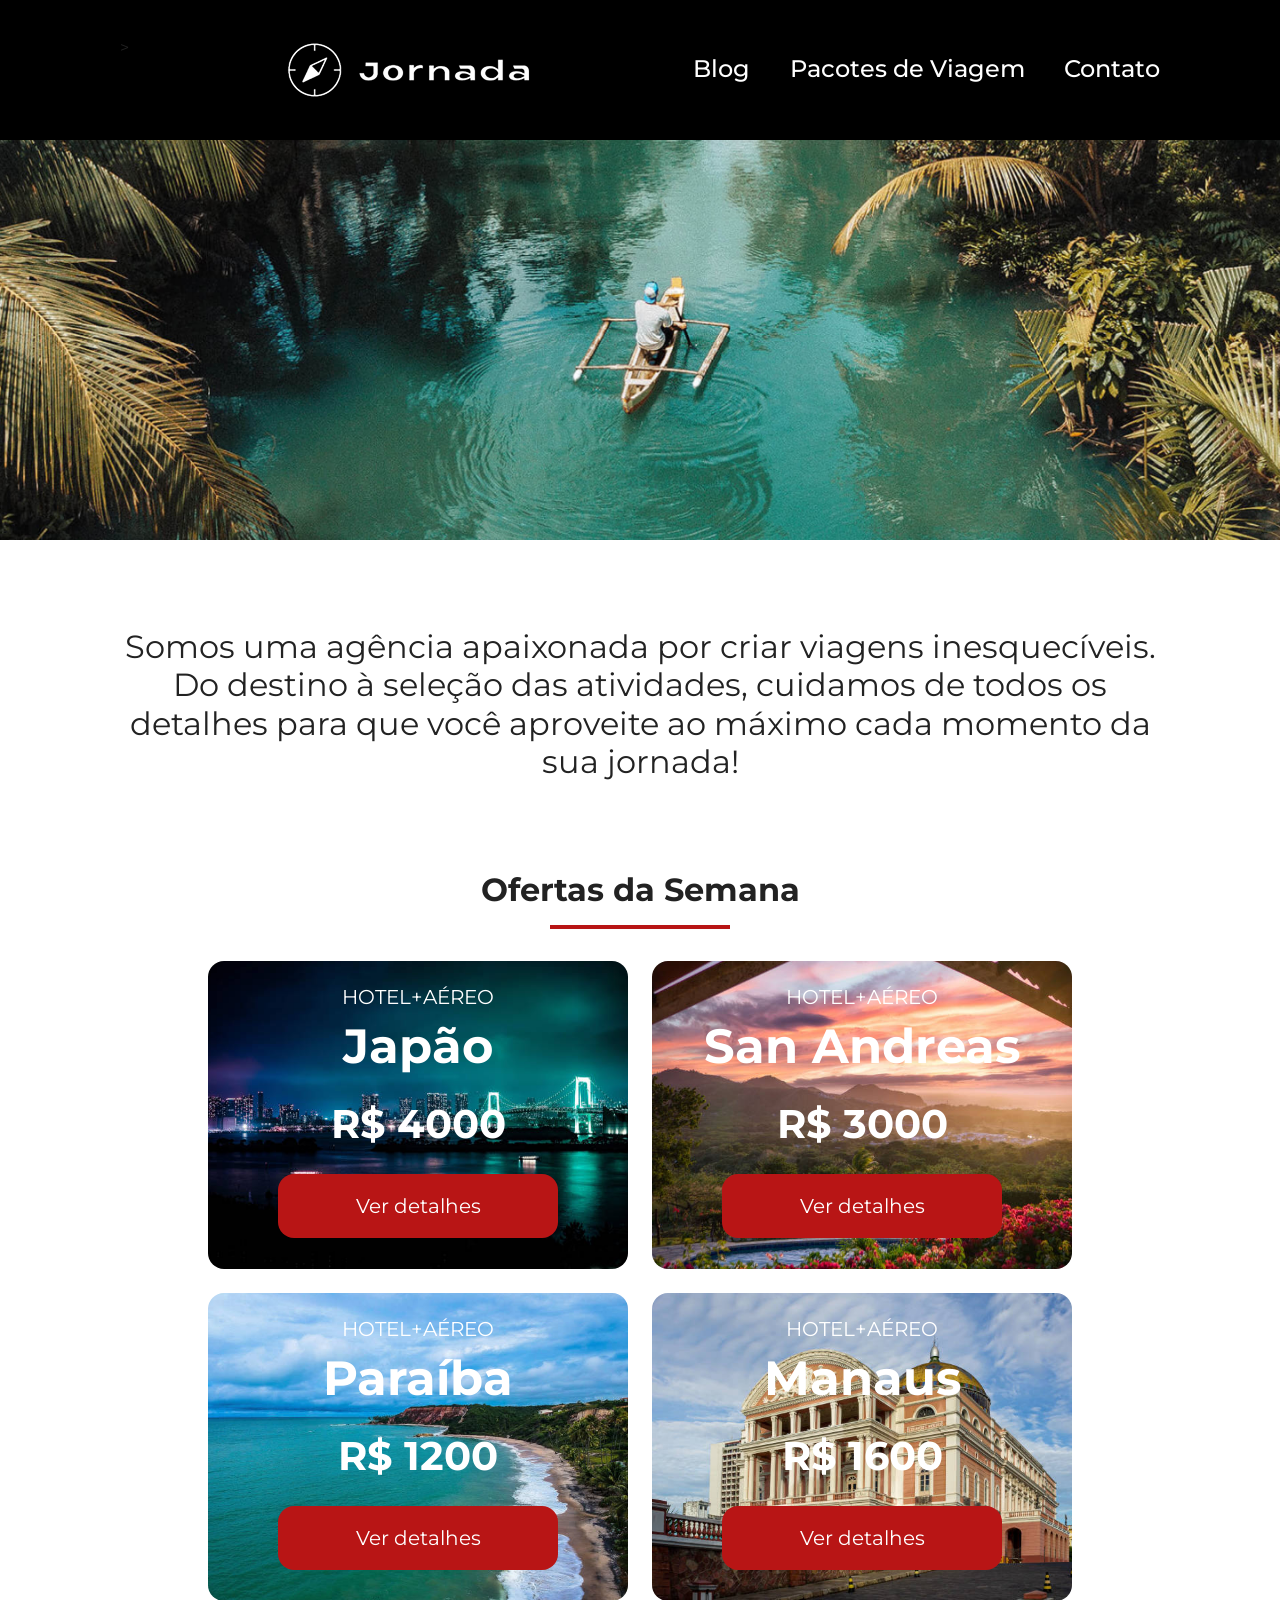
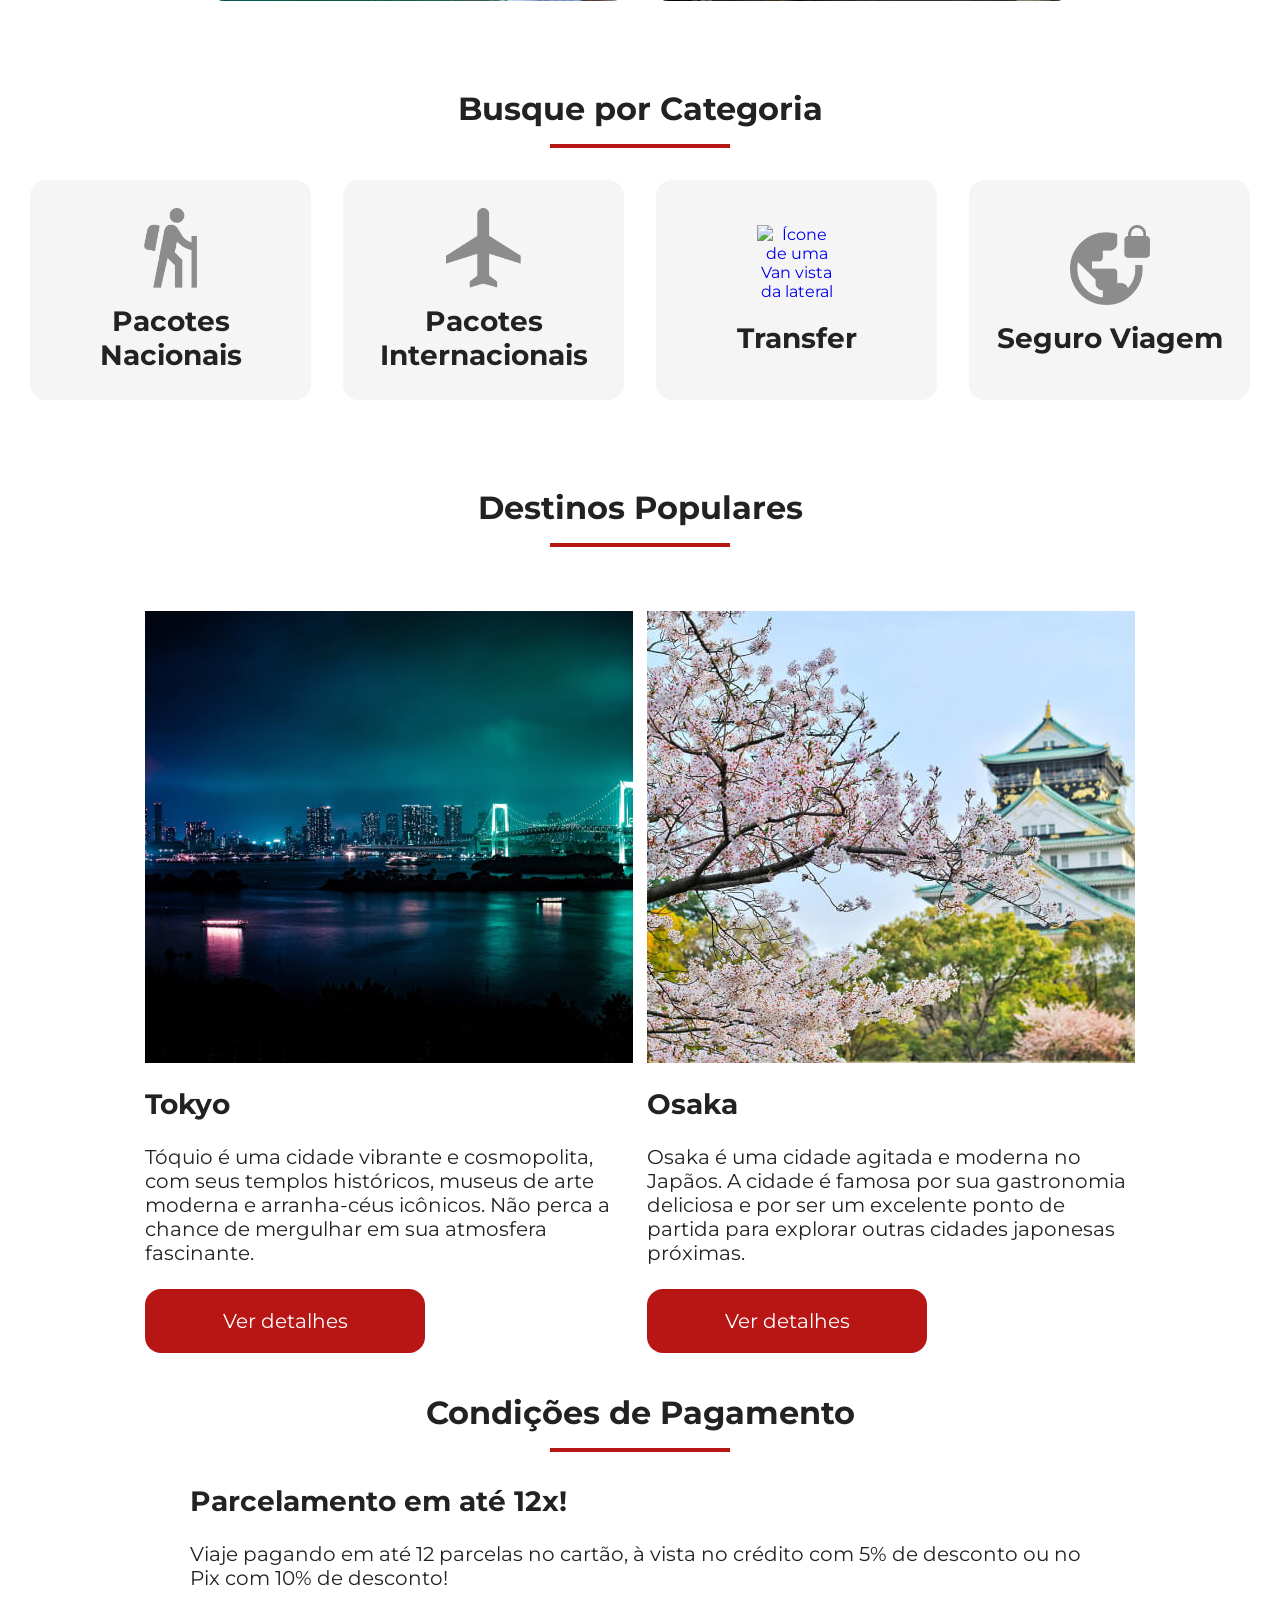
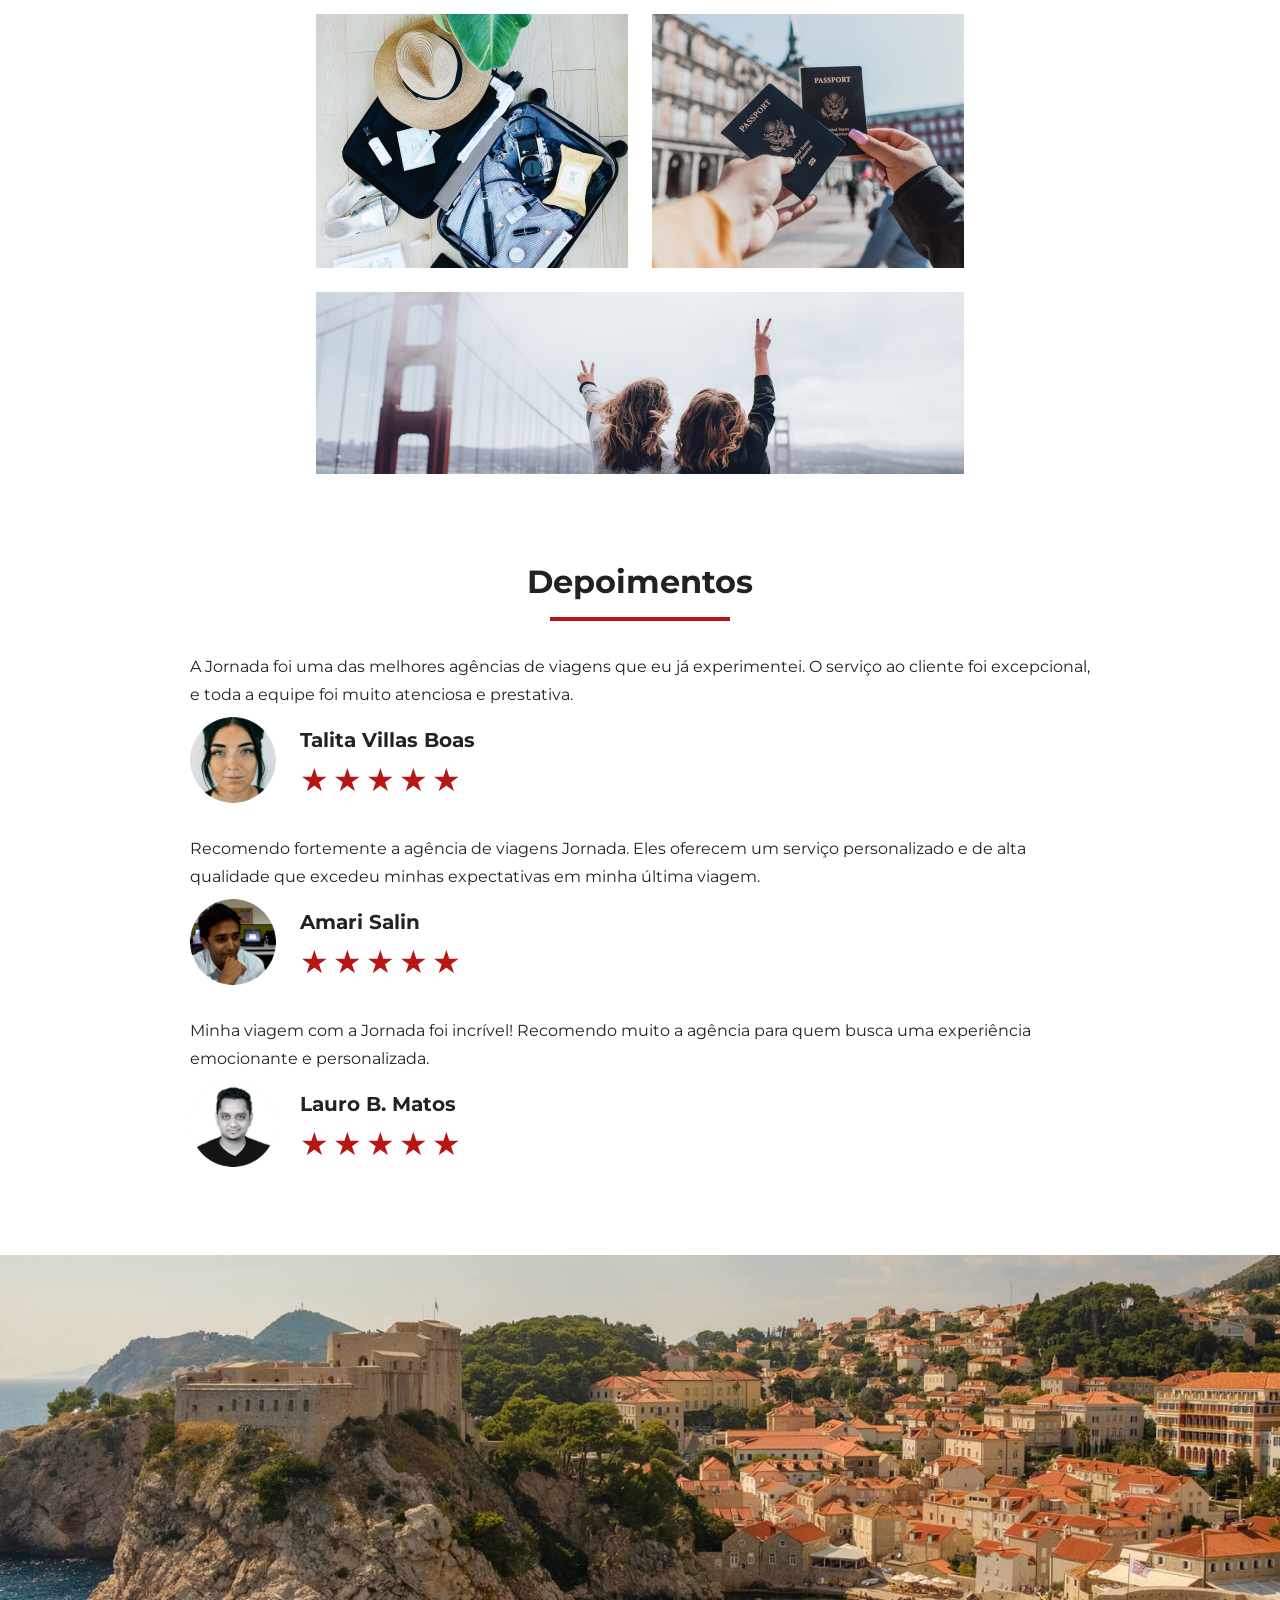
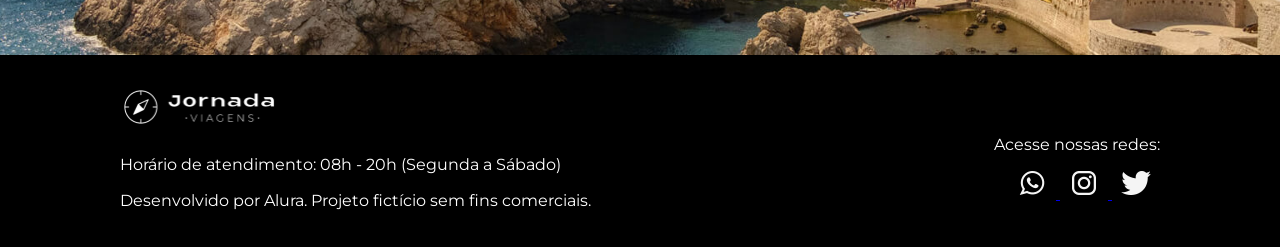
==== index.html @ 7004f848 "finaliza seo" ====
<!doctype html>
<html lang="pt-BR">
  <head>
    <meta charset="UTF-8" />
    <meta name="viewport" content="width=device-width, initial-scale=1.0" />
    <meta
      name="description"
      content="Jornada Viagens - Agência de viagens especializada em criar experiências inesquecíveis."
    />
    <meta name="og:title" content="Jornada Viagens" />
    <meta
      name="og:description"
      content="Jornada Viagens - Agência de viagens especializada em criar experiências inesquecíveis."
    />
    <meta
      name="og:image"
      content="https://github.com/RodneyOliveiraNogueira/jornada-viagens/img/footer-Logo-branco.png"
    />
    <meta
      name="og:url"
      content="https://github.com/RodneyOliveiraNogueira/jornada-viagens.git"
    />
    <meta name="og:type" content="website" />

    <link rel="icon" href="favico.svg" type="image/x-icon" />
    <link rel="stylesheet" href="css/style.css" />
    <title>Jornada Viagens</title>
  </head>
  <body>
    <header class="main-header">
      >
      <a class="logo" href="index.html" title="Voltar para a página inicial">
        <img
          class="img-mobile"
          src="img/bussola-jornada-branca.png"
          alt="Bússola do log Jornada Viagens na cor branca"
        />
        <img
          class="img-desktop"
          src="img/bussola-jornada-branca+nome.png"
          alt="Logo Jornada Viagens na cor branca"
        />
      </a>

      <div class="nav-menu">
        <label for="menu">
          <img
            src="img/menu.png"
            alt="Menu de navegação do site Jornada Viagens"
        /></label>
        <input type="checkbox" id="menu" alt="menu-checkbox" hidden />

        <nav>
          <ul class="list-links">
            <li>
              <a href="Blog.html" target="_blank" title="Ir para o blog"
                >Blog</a
              >
            </li>
            <li>
              <a
                href="Pacotes.html"
                target="_blank"
                title="Ver pacotes de viagem"
                >Pacotes de Viagem</a
              >
            </li>
            <li>
              <a href="Contato.html" target="_blank" title="Entrar em contato"
                >Contato</a
              >
            </li>
          </ul>
        </nav>
      </div>
    </header>
    <main>
      <section class="hero">
        <div class="hero-img"></div>
        <h2 class="content-text">
          Somos uma agência apaixonada por criar viagens inesquecíveis. Do
          destino à seleção das atividades, cuidamos de todos os detalhes para
          que você aproveite ao máximo cada momento da sua jornada!
        </h2>
      </section>
      <section class="offers">
        <div class="section-title">
          <h2>Ofertas da Semana</h2>
          <hr />
        </div>

        <div class="offers-cards">
          <article class="card japao">
            <header>
              <p>HOTEL+AÉREO</p>
              <h3>
                Japão <br />
                <span>R$ 4000</span>
              </h3>
            </header>
            <footer>
              <a href="#" class="button">Ver detalhes</a>
            </footer>
          </article>

          <article class="card san-andreas">
            <header>
              <p>HOTEL+AÉREO</p>
              <h3>
                San Andreas<br />
                <span>R$ 3000</span>
              </h3>
            </header>
            <footer>
              <a href="#" class="button">Ver detalhes</a>
            </footer>
          </article>

          <article class="card paraiba">
            <header>
              <p>HOTEL+AÉREO</p>
              <h3>
                Paraíba<br />
                <span>R$ 1200</span>
              </h3>
            </header>
            <footer>
              <a href="#" class="button">Ver detalhes</a>
            </footer>
          </article>

          <article class="card manaus">
            <header>
              <p>HOTEL+AÉREO</p>
              <h3>
                Manaus<br />
                <span>R$ 1600</span>
              </h3>
            </header>
            <footer>
              <a href="#" class="button">Ver detalhes</a>
            </footer>
          </article>
        </div>
      </section>
      <section class="category">
        <div class="section-title">
          <h2>Busque por Categoria</h2>
          <hr />
        </div>
        <nav aria-label="Navegação por categorias">
          <ul class="category-cards">
            <li>
              <a href="#" class="card-link nacionais">
                <img
                  src="img/icone-pacotes-nacionais.png"
                  alt="Ícone de um viajante com mochila e um cajado"
                />
                <h3 class="card-text">Pacotes Nacionais</h3>
              </a>
            </li>
            <li>
              <a href="#" class="card-link internacionais">
                <img
                  src="img/icone-pacotes-internacionais.png"
                  alt="Ícone de uma silhueta de um avião visto de cima"
                />
                <h3 class="card-text">Pacotes<br />Internacionais</h3>
              </a>
            </li>
            <li>
              <a href="#" class="card-link Transfer">
                <img
                  src="img/icone-Transfer.png"
                  alt="Ícone de uma Van vista da lateral"
                />
                <h3 class="card-text">Transfer</h3>
              </a>
            </li>
            <li>
              <a href="#" class="card-link seguros">
                <img
                  src="img/icone-seguro-viagem.png"
                  alt="Ícone de um cadeado indicando seguro de viagem"
                />
                <h3 class="card-text">Seguro Viagem</h3>
              </a>
            </li>
          </ul>
        </nav>
      </section>
      <section class="destinations">
        <div class="section-title">
          <h2>Destinos Populares</h2>
          <hr />
        </div>
        <div class="destinations-items">
          <article class="item destino-tokyo">
            <header>
              <div class="img-item tokyo"></div>
              <h3 class="content-title">Tokyo</h3>
            </header>
            <p class="content-text">
              Tóquio é uma cidade vibrante e cosmopolita, com seus templos
              históricos, museus de arte moderna e arranha-céus icônicos. Não
              perca a chance de mergulhar em sua atmosfera fascinante.
            </p>
            <footer>
              <a
                href="#"
                class="button"
                target="_blank"
                title="Veja mais detalhes do destino Tóquio"
                >Ver detalhes</a
              >
            </footer>
          </article>
          <article class="item destino-osaka">
            <header>
              <div class="img-item osaka"></div>
              <h3 class="content-title">Osaka</h3>
            </header>
            <p class="content-text">
              Osaka é uma cidade agitada e moderna no Japãos. A cidade é famosa
              por sua gastronomia deliciosa e por ser um excelente ponto de
              partida para explorar outras cidades japonesas próximas.
            </p>
            <footer>
              <a
                href="#"
                class="button"
                target="_blank"
                title="Veja mais detalhes do destino Osaka"
                >Ver detalhes</a
              >
            </footer>
          </article>
        </div>
      </section>
      <section class="payments">
        <div class="section-title">
          <h2>Condições de Pagamento</h2>
          <hr />
        </div>
        <div class="content-container">
          <div class="text-content">
            <h3 class="content-title">Parcelamento em até 12x!</h3>
            <p class="content-text">
              Viaje pagando em até 12 parcelas no cartão, à vista no crédito com
              5% de desconto ou no Pix com 10% de desconto!
            </p>
          </div>
          <div class="img-gallery">
            <div class="img first"></div>
            <div class="img second"></div>
            <div class="img third colspan-2"></div>
          </div>
        </div>
      </section>

      <section class="testimonials">
        <div class="section-title">
          <h2>Depoimentos</h2>
          <hr />
        </div>
        <div class="testimonial-container">
          <article>
            <header>
              <p class="content-text">
                A Jornada foi uma das melhores agências de viagens que eu já
                experimentei. O serviço ao cliente foi excepcional, e toda a
                equipe foi muito atenciosa e prestativa.
              </p>
            </header>
            <footer>
              <img
                src="img/depoimentos-1-mulher.png"
                alt="Imagem de perfil da  cliente Talita Villas Boas"
              />
              <div class="profile-content">
                <h3>Talita Villas Boas</h3>
                <div class="rating">
                  <span class="star">★</span>
                  <span class="star">★</span>
                  <span class="star">★</span>
                  <span class="star">★</span>
                  <span class="star">★</span>
                </div>
              </div>
            </footer>
          </article>
          <article>
            <header>
              <p class="content-text">
                Recomendo fortemente a agência de viagens Jornada. Eles oferecem
                um serviço personalizado e de alta qualidade que excedeu minhas
                expectativas em minha última viagem.
              </p>
            </header>
            <footer>
              <img
                src="img/depoimentos-2-homem.png"
                alt="Imagem de perfil do cliente Amari Salin"
              />
              <div class="profile-content">
                <h3>Amari Salin</h3>
                <div class="rating">
                  <span class="star">★</span>
                  <span class="star">★</span>
                  <span class="star">★</span>
                  <span class="star">★</span>
                  <span class="star">★</span>
                </div>
              </div>
            </footer>
          </article>
          <article>
            <header>
              <p class="content-text">
                Minha viagem com a Jornada foi incrível! Recomendo muito a
                agência para quem busca uma experiência emocionante e
                personalizada.
              </p>
            </header>
            <footer>
              <img
                src="img/depoimentos-3-homem.png"
                alt="Imagem de perfil do cliente Lauro B. Matos"
              />
              <div class="profile-content">
                <h3>Lauro B. Matos</h3>
                <div class="rating">
                  <span class="star">★</span>
                  <span class="star">★</span>
                  <span class="star">★</span>
                  <span class="star">★</span>
                  <span class="star">★</span>
                </div>
              </div>
            </footer>
          </article>
        </div>
      </section>
    </main>
    <footer class="rodape">
      <div class="footer-img-background"></div>
      <div class="rodape-conteudo">
        <div class="rodape-info">
          <img
            src="img/footer-Logo-branco.png"
            alt="Logo Jornada Viagens"
            class="rodape-logo"
          />
          <p>Horário de atendimento: 08h - 20h (Segunda a Sábado)</p>
          <p>Desenvolvido por Alura. Projeto fictício sem fins comerciais.</p>
        </div>

        <div class="rodape-redes">
          <p>Acesse nossas redes:</p>
          <div class="icon-content">
            <a
              href="https://www.whatsapp.com/jornada.viagens"
              target="_blank"
              title="Entre em contato via whatsapp"
              rel="noopener noreferrer"
            >
              <img
                class="rodape-icone"
                src="img/footer-icone-whatsapp.png"
                alt="Ícone do WhatsApp"
              />
            </a>
            <a
              href="https://www.instagram.com/jornada.viagens"
              target="_blank"
              title="Visite nosso perfil no Instagram"
              rel="noopener noreferrer"
            >
              <img
                class="rodape-icone"
                src="img/footer-icone-instagram.png"
                alt="Ícone do Instagram"
              />
            </a>
            <a
              href="https://www.twitter.com/jornada.viagens"
              target="_blank"
              title="Visite nosso perfil no Twitter"
              rel="noopener noreferrer"
            >
              <img
                class="rodape-icone"
                src="img/footer-icone-twitter.png"
                alt="Ícone do Twitter"
              />
            </a>
          </div>
        </div>
      </div>
    </footer>
  </body>
</html>
---- css/style.css ----
@import url("global.css");
@import url("header.css");
@import url("hero.css");
@import url("offers.css");
@import url("category.css");
@import url("destinations.css");
@import url("payments.css");
@import url("testimonials.css");
@import url("footer.css");
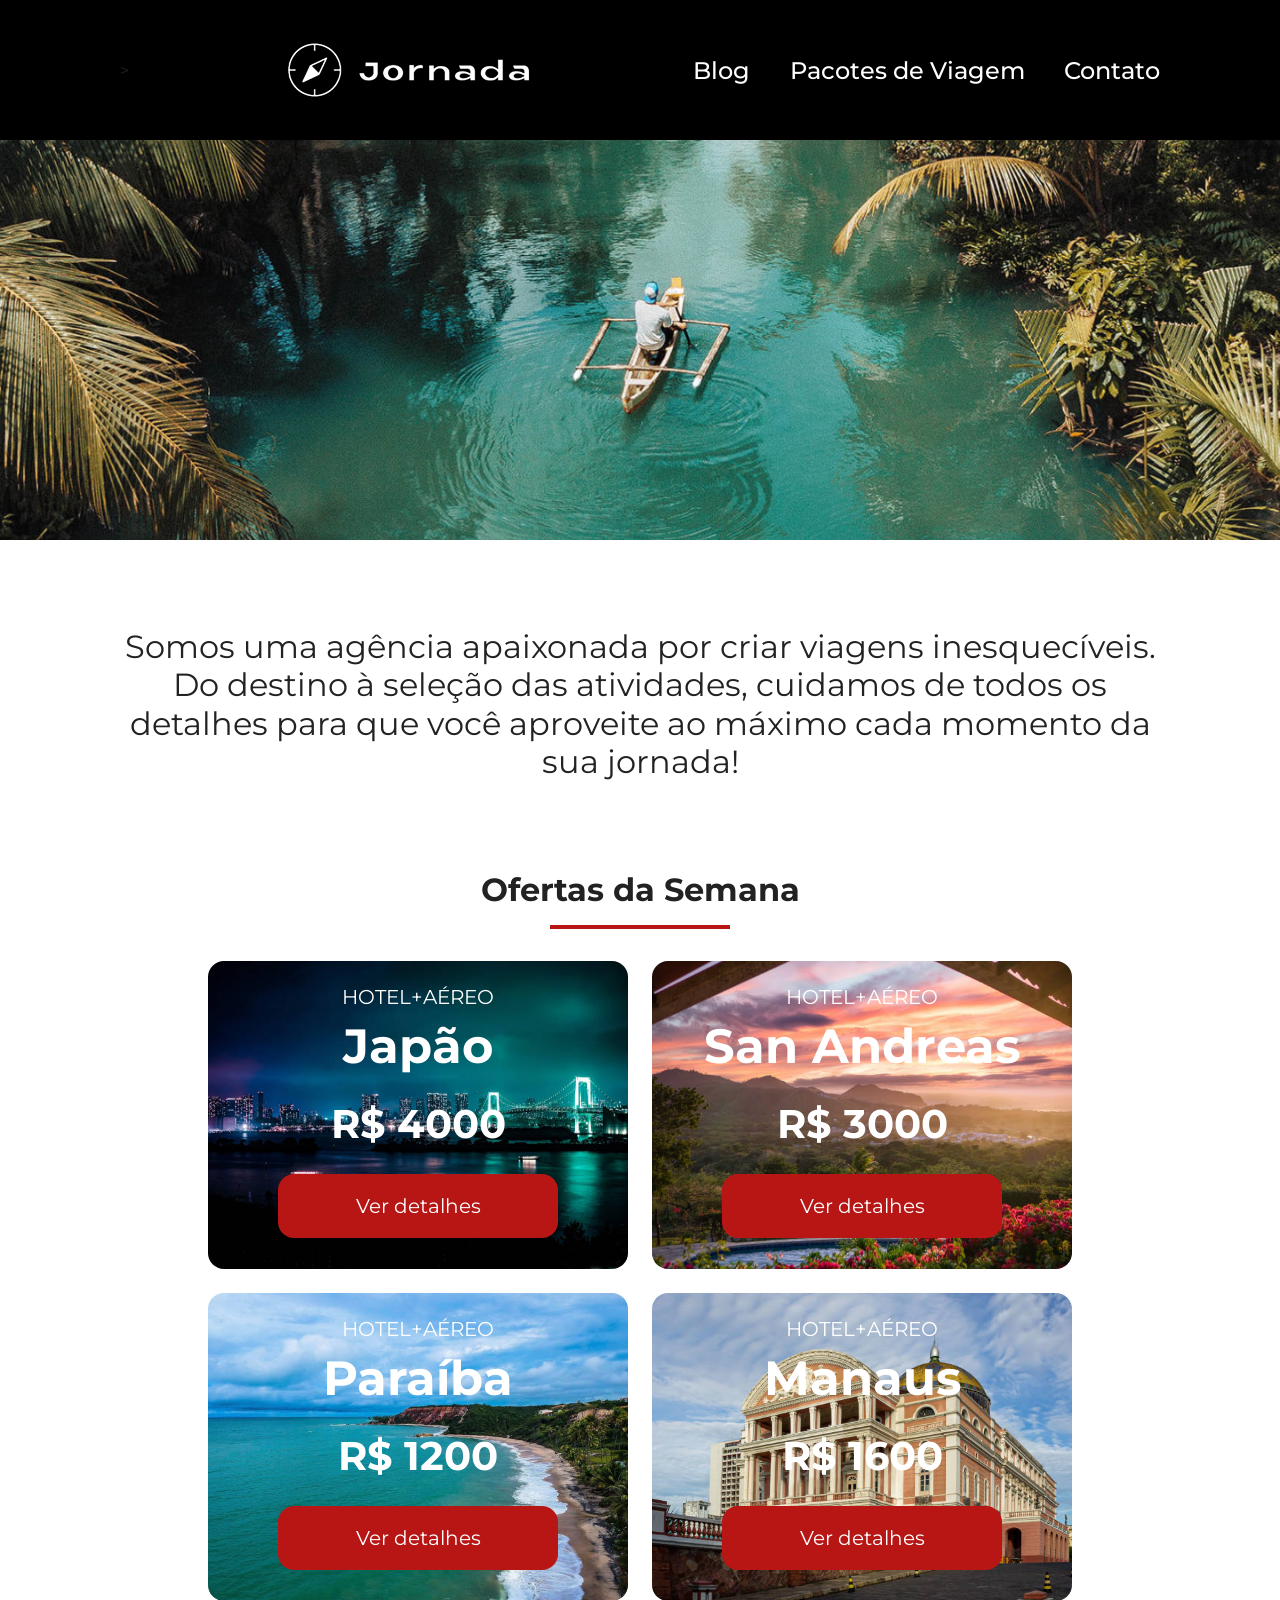
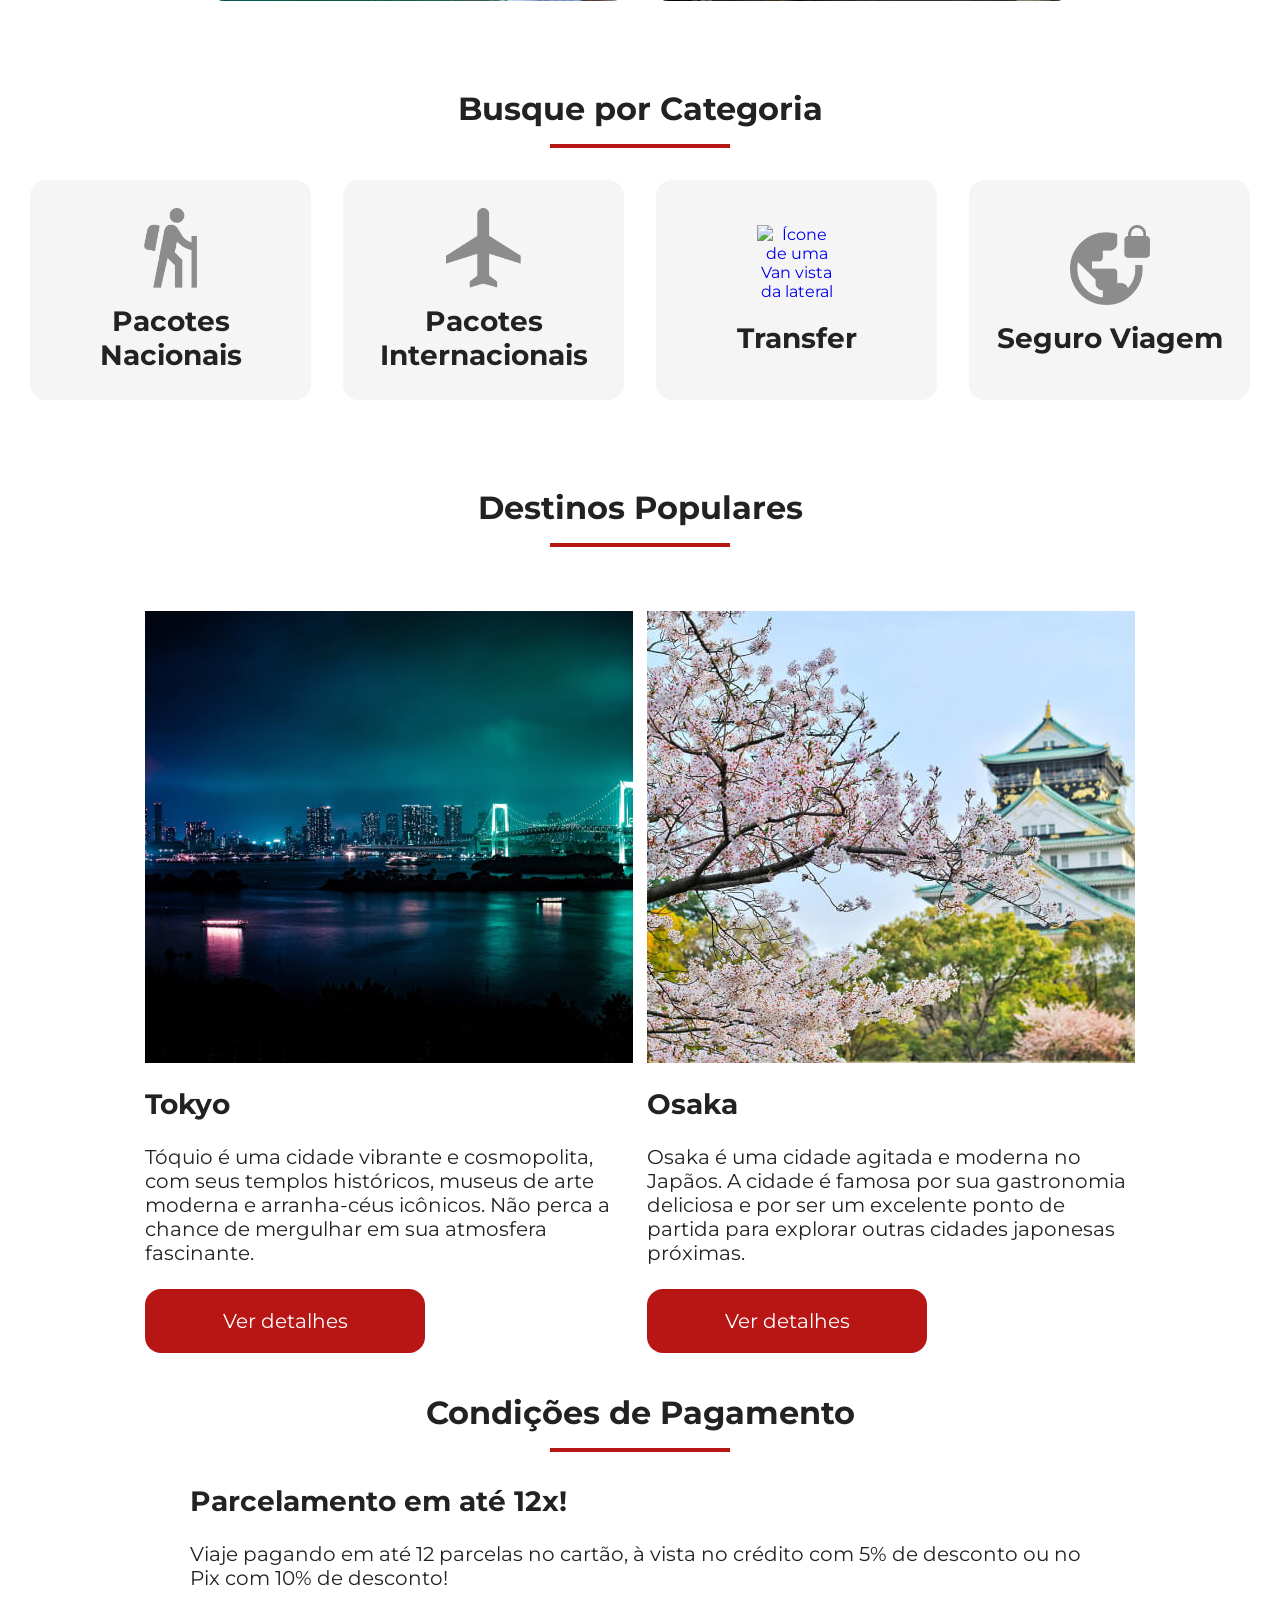
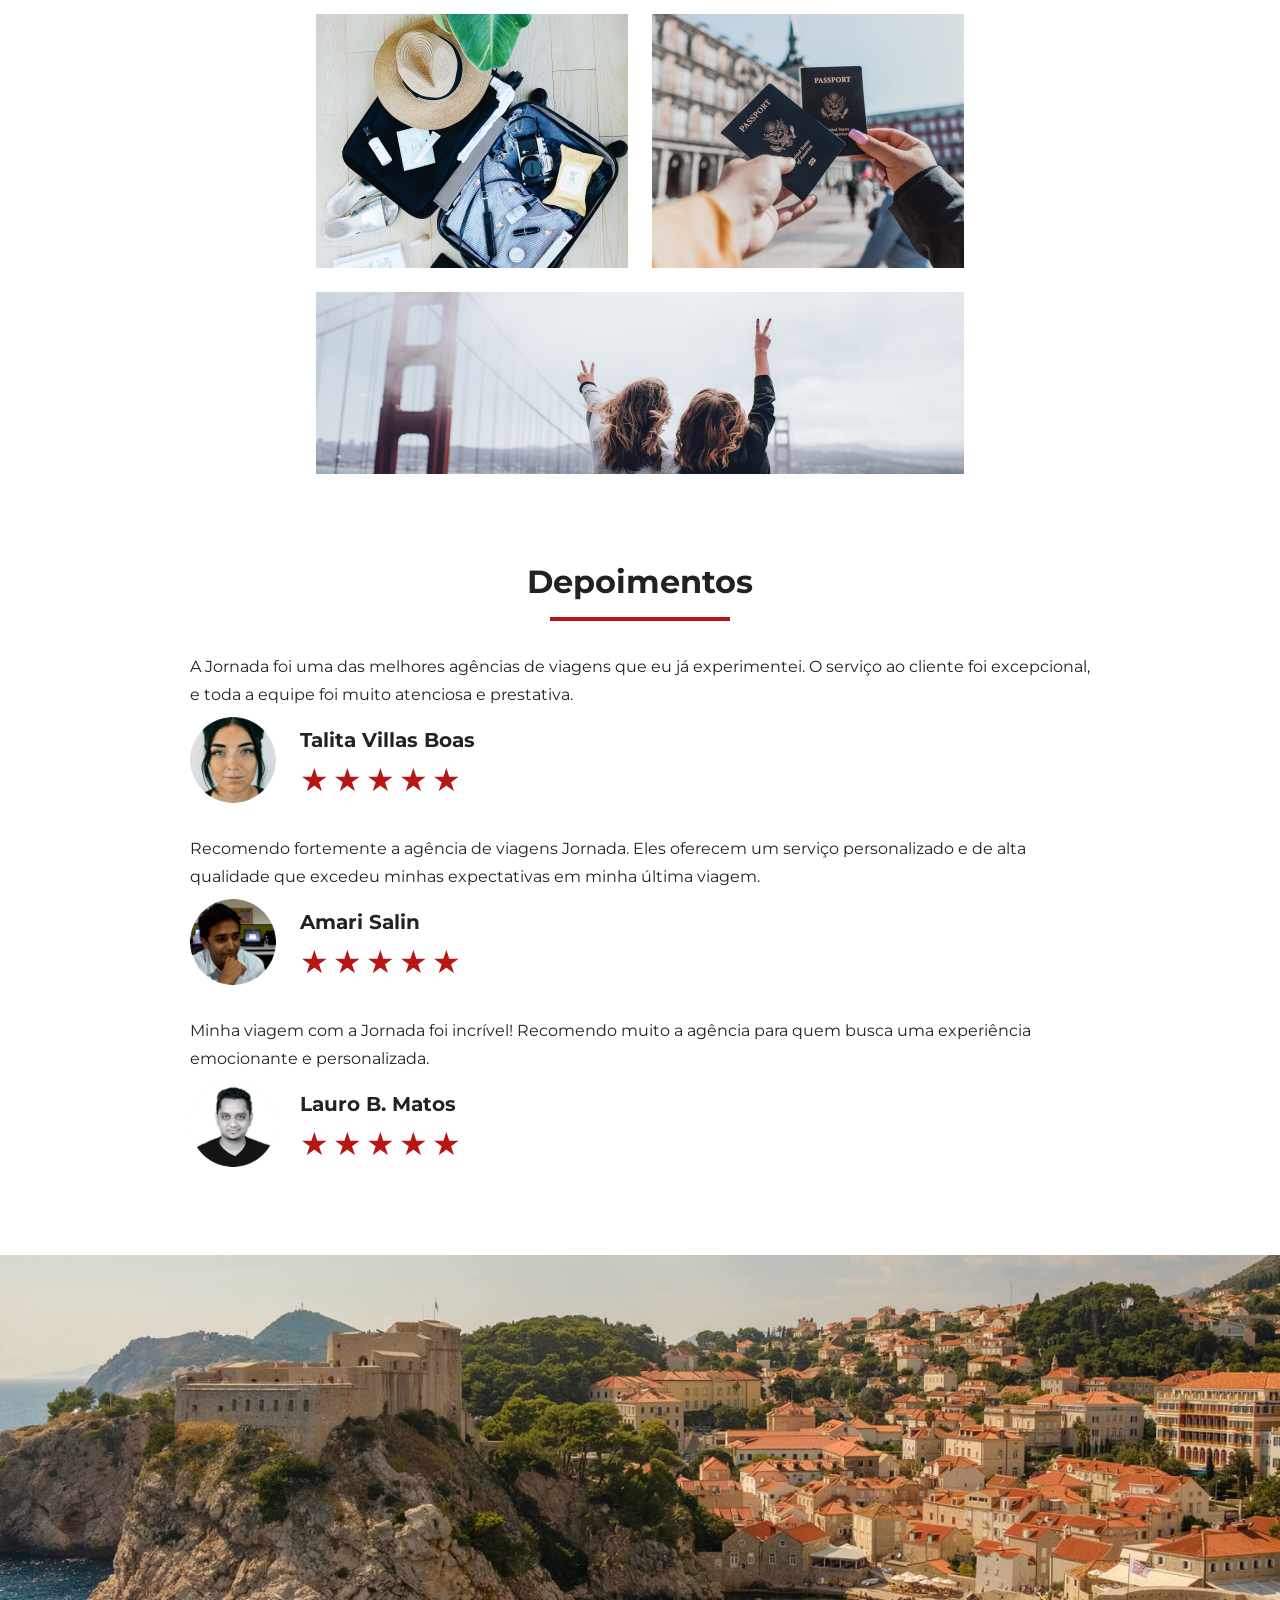
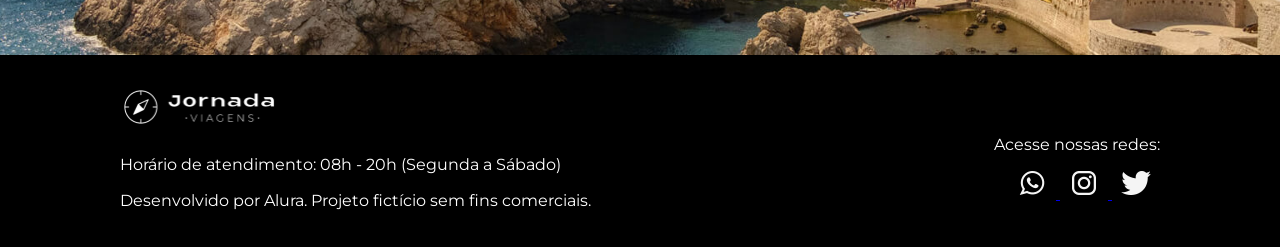
==== commit 2789469f: "feito header" ====
--- a/index.html
+++ b/index.html
@@ -59,7 +59,7 @@
             </li>
             <li>
               <a
-                href="Pacotes.html"
+                href="Packages.html"
                 target="_blank"
                 title="Ver pacotes de viagem"
                 >Pacotes de Viagem</a
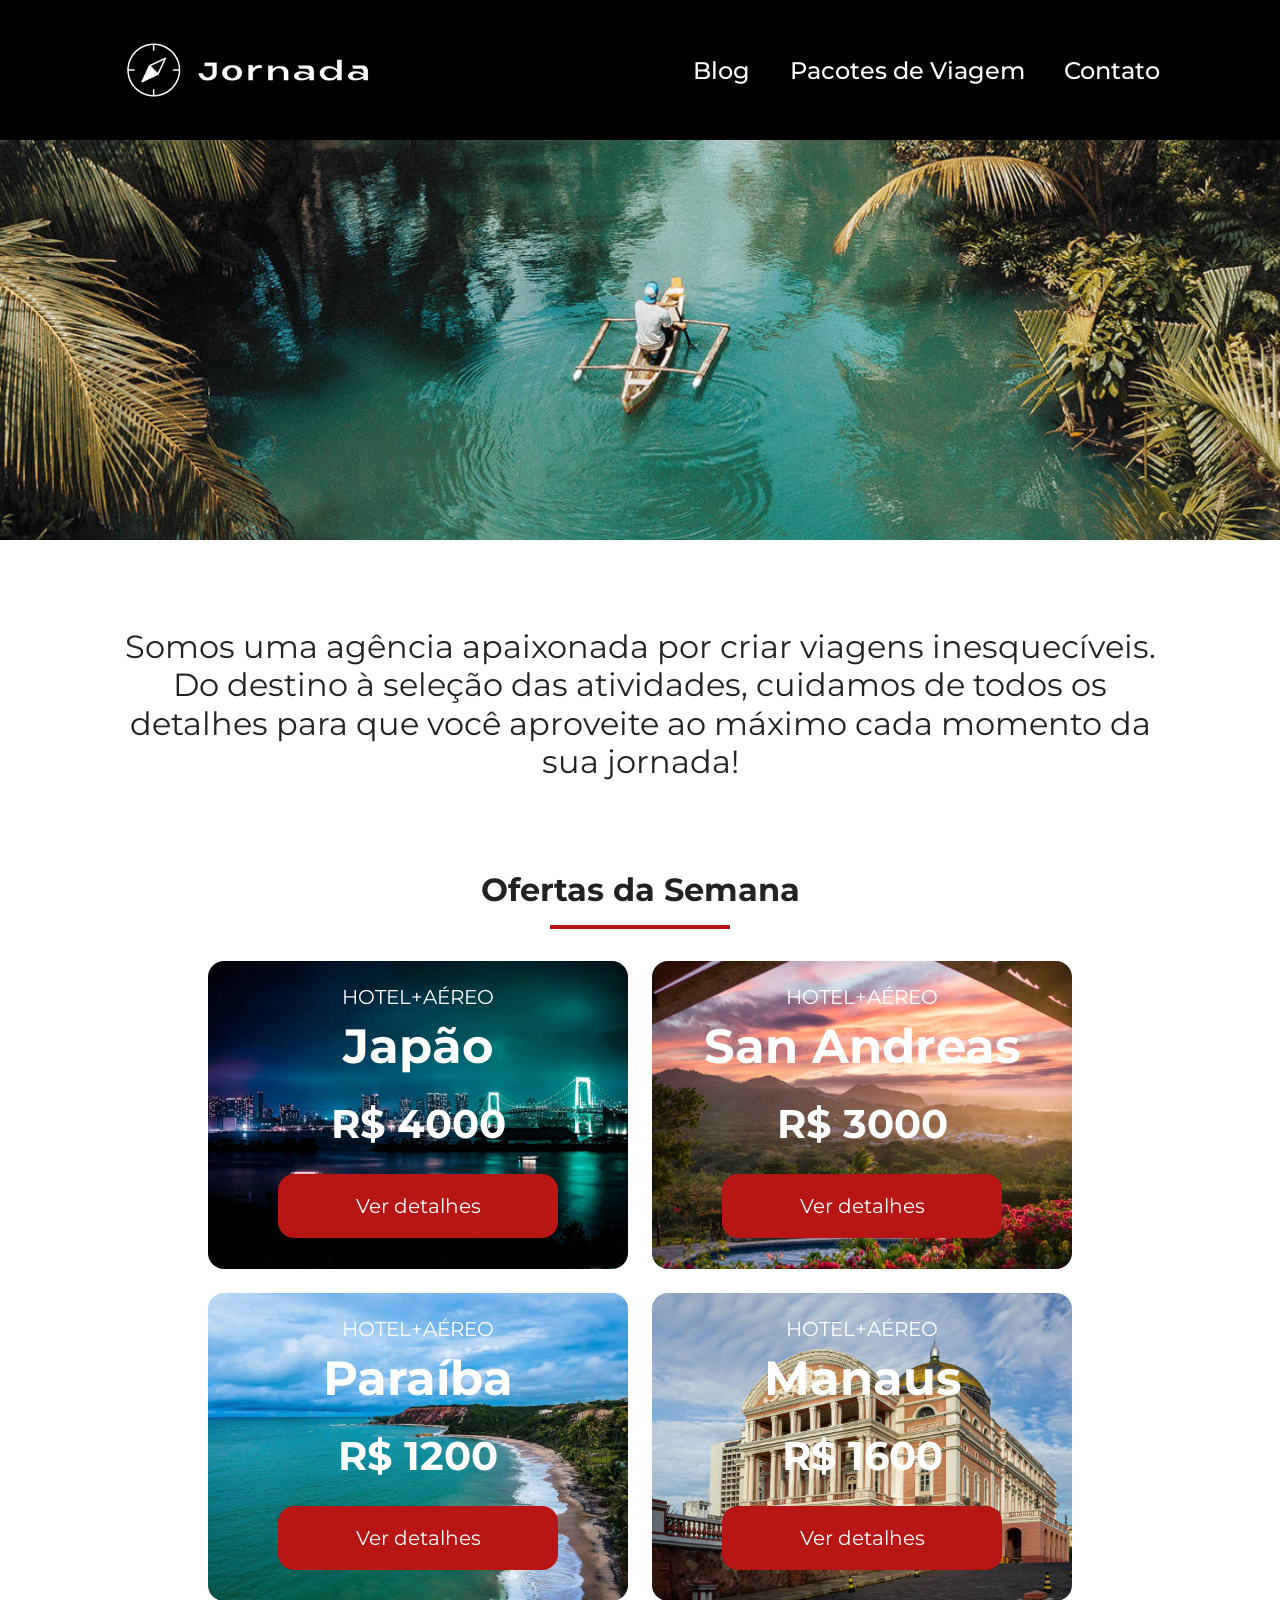
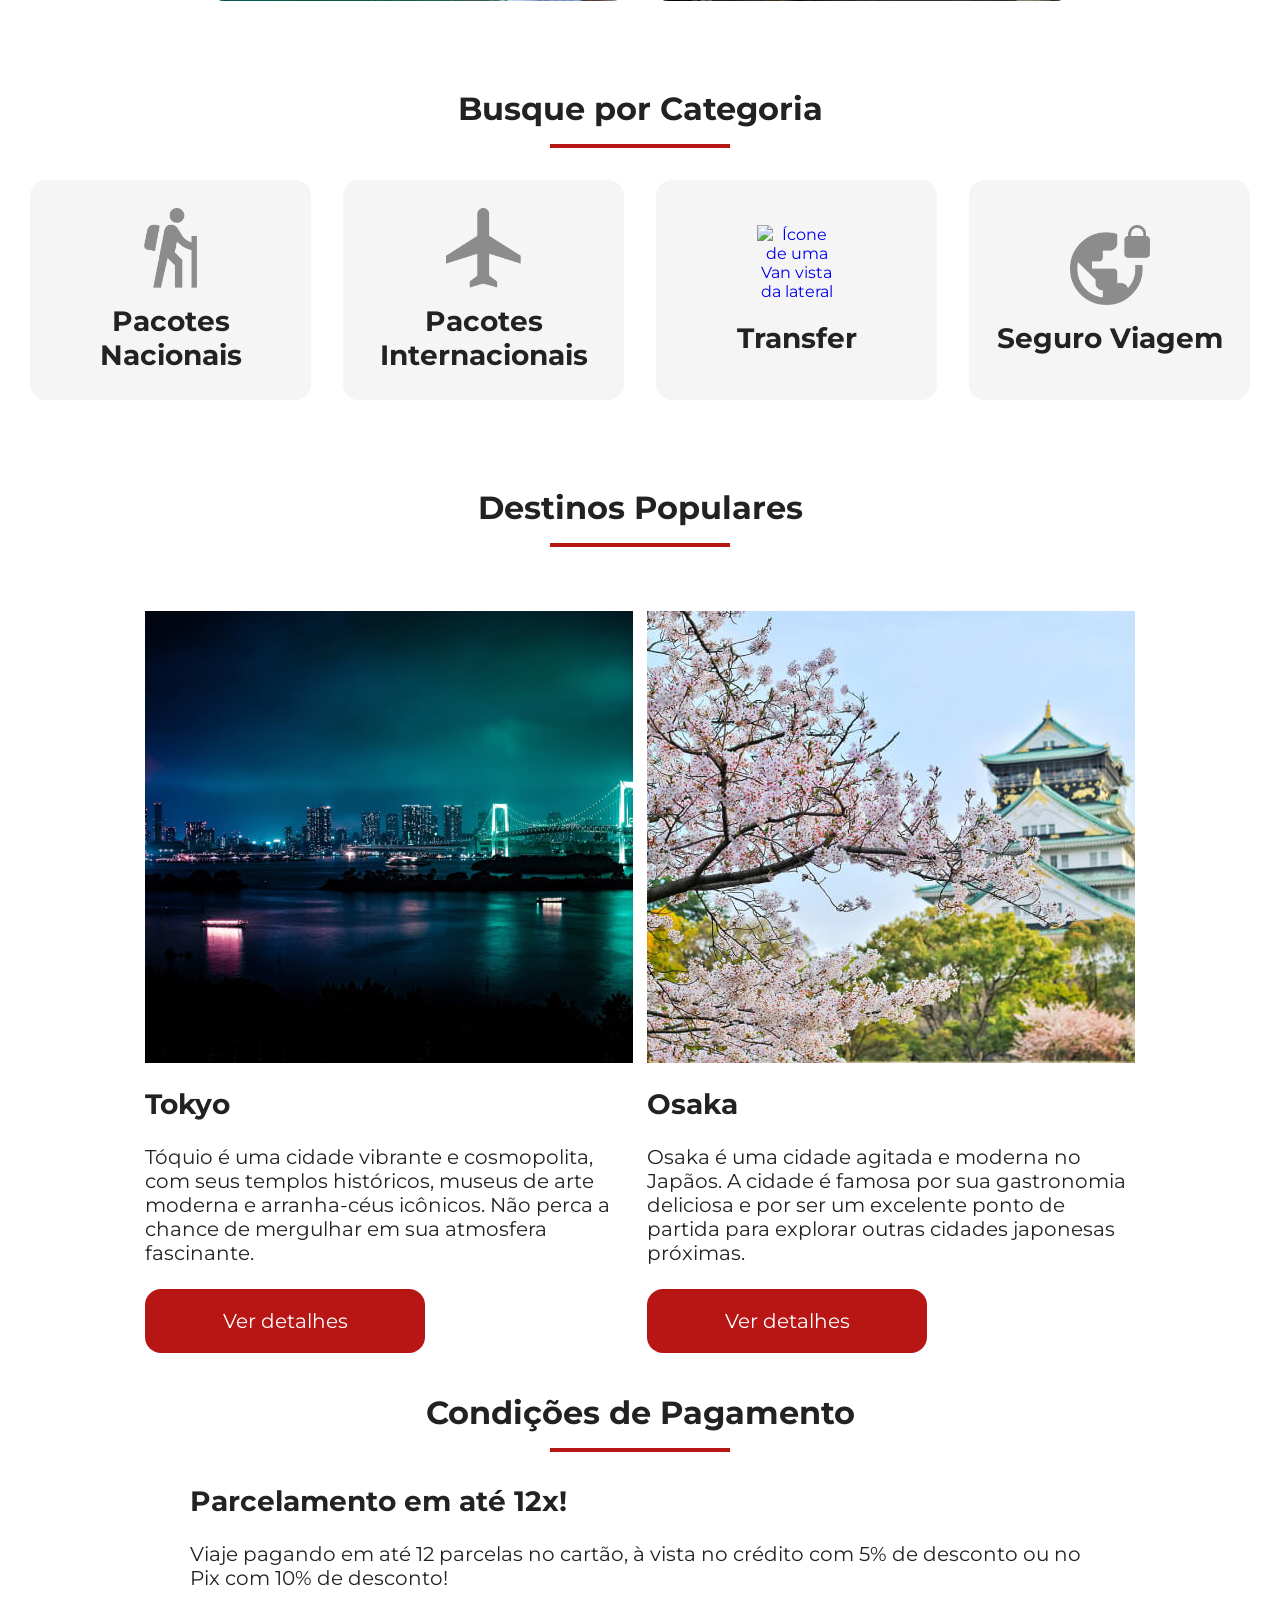
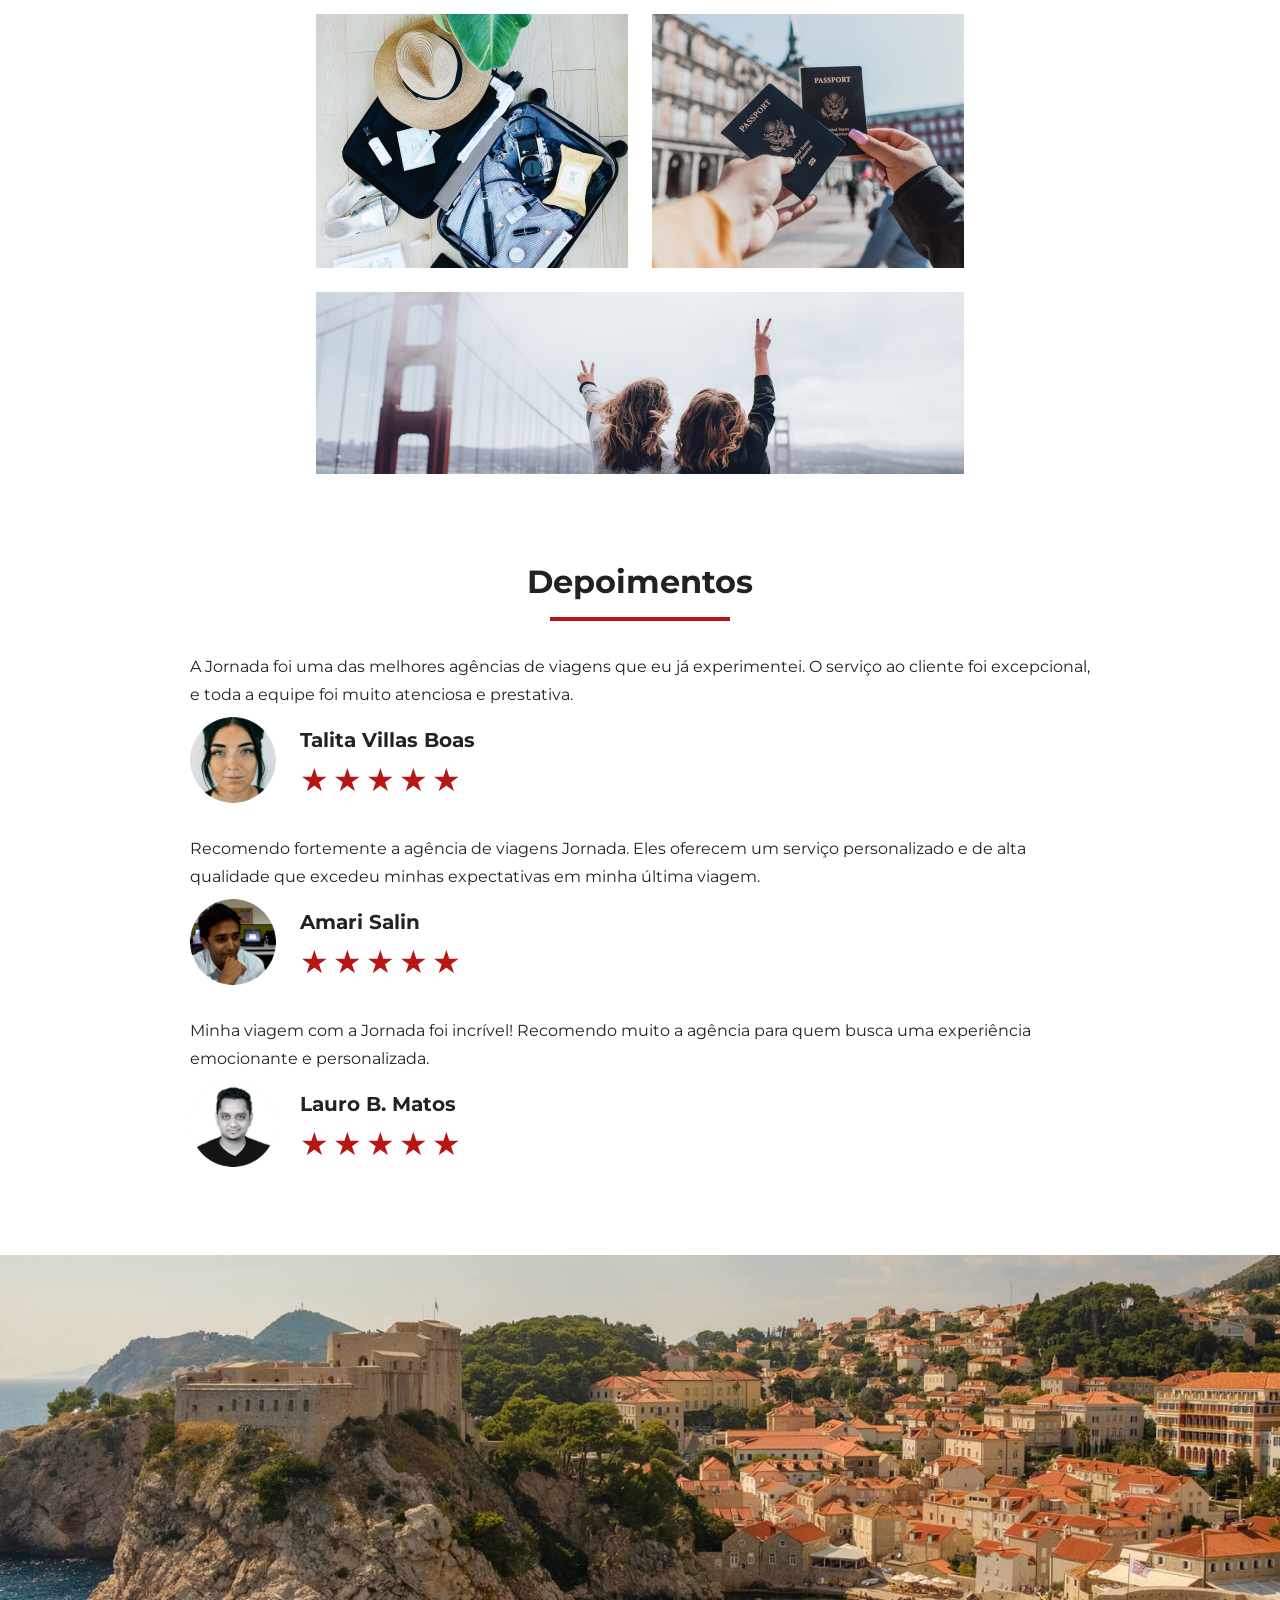
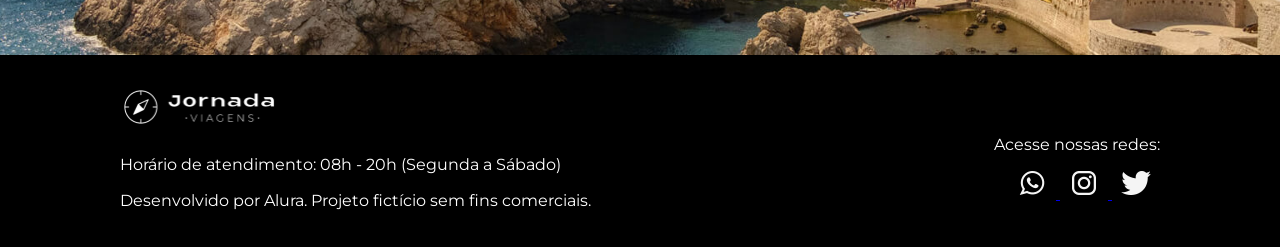
==== commit 57fe0e0b: "Concerta o menu hamburguer" ====
--- a/index.html
+++ b/index.html
@@ -14,21 +14,21 @@
     />
     <meta
       name="og:image"
-      content="https://github.com/RodneyOliveiraNogueira/jornada-viagens/img/footer-Logo-branco.png"
+      content="https://rodneyoliveiranogueira.github.io/jornada-viagens/img/footer-Logo-branco.png"
     />
     <meta
       name="og:url"
-      content="https://github.com/RodneyOliveiraNogueira/jornada-viagens.git"
+      content="https://rodneyoliveiranogueira.github.io/jornada-viagens/index.html"
     />
     <meta name="og:type" content="website" />
 
-    <link rel="icon" href="favico.svg" type="image/x-icon" />
+    <link rel="icon" href="favico.svg?v=2" type="image/svg+xml" />
     <link rel="stylesheet" href="css/style.css" />
     <title>Jornada Viagens</title>
   </head>
   <body>
     <header class="main-header">
-      >
+      
       <a class="logo" href="index.html" title="Voltar para a página inicial">
         <img
           class="img-mobile"
@@ -53,20 +53,20 @@
         <nav>
           <ul class="list-links">
             <li>
-              <a href="Blog.html" target="_blank" title="Ir para o blog"
+              <a href="blog.html" target="_blank" title="Ir para o blog"
                 >Blog</a
               >
             </li>
             <li>
               <a
-                href="Packages.html"
+                href="packages.html"
                 target="_blank"
                 title="Ver pacotes de viagem"
                 >Pacotes de Viagem</a
               >
             </li>
             <li>
-              <a href="Contato.html" target="_blank" title="Entrar em contato"
+              <a href="contact.html" target="_blank" title="Entrar em contato"
                 >Contato</a
               >
             </li>
--- a/css/style.css
+++ b/css/style.css
@@ -6,4 +6,7 @@
 @import url("destinations.css");
 @import url("payments.css");
 @import url("testimonials.css");
-@import url("footer.css");+@import url("footer.css");
+@import url("blog-description.css");
+@import url("see-also.css");
+@import url("form.css");
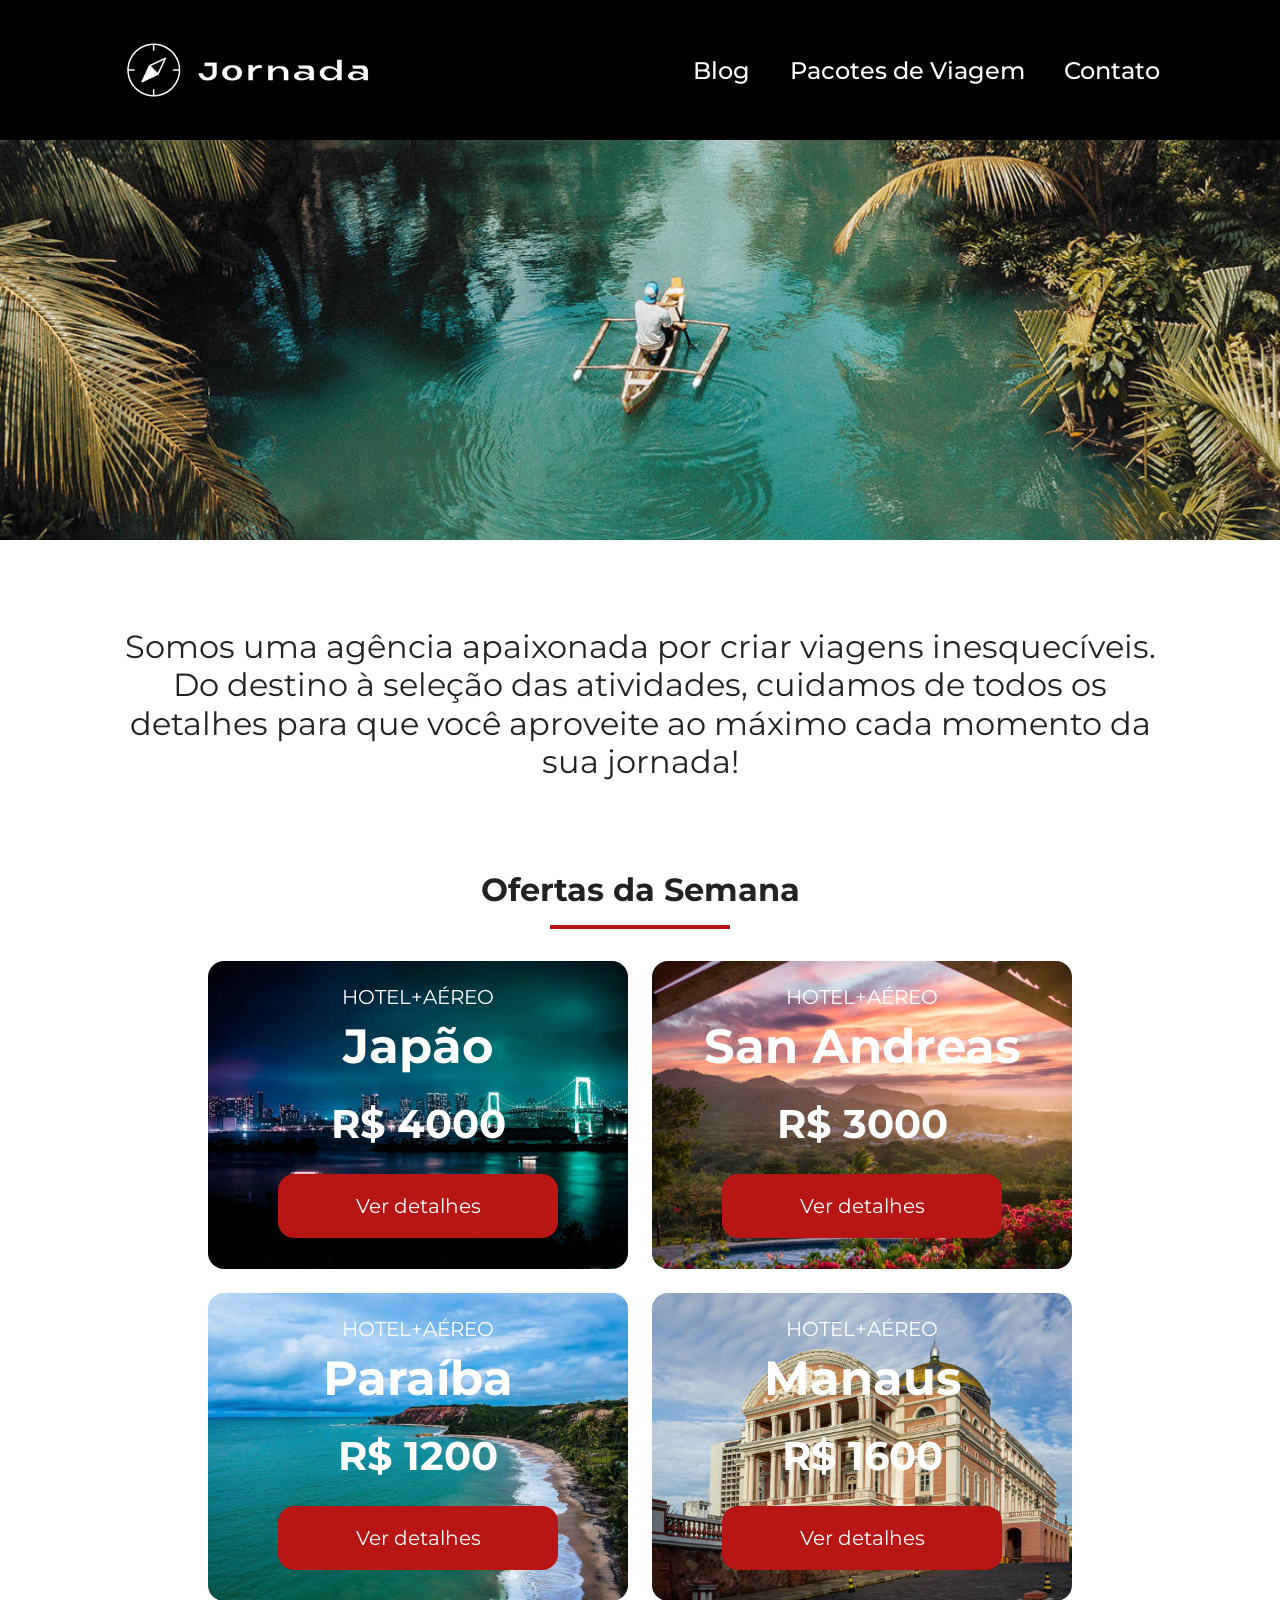
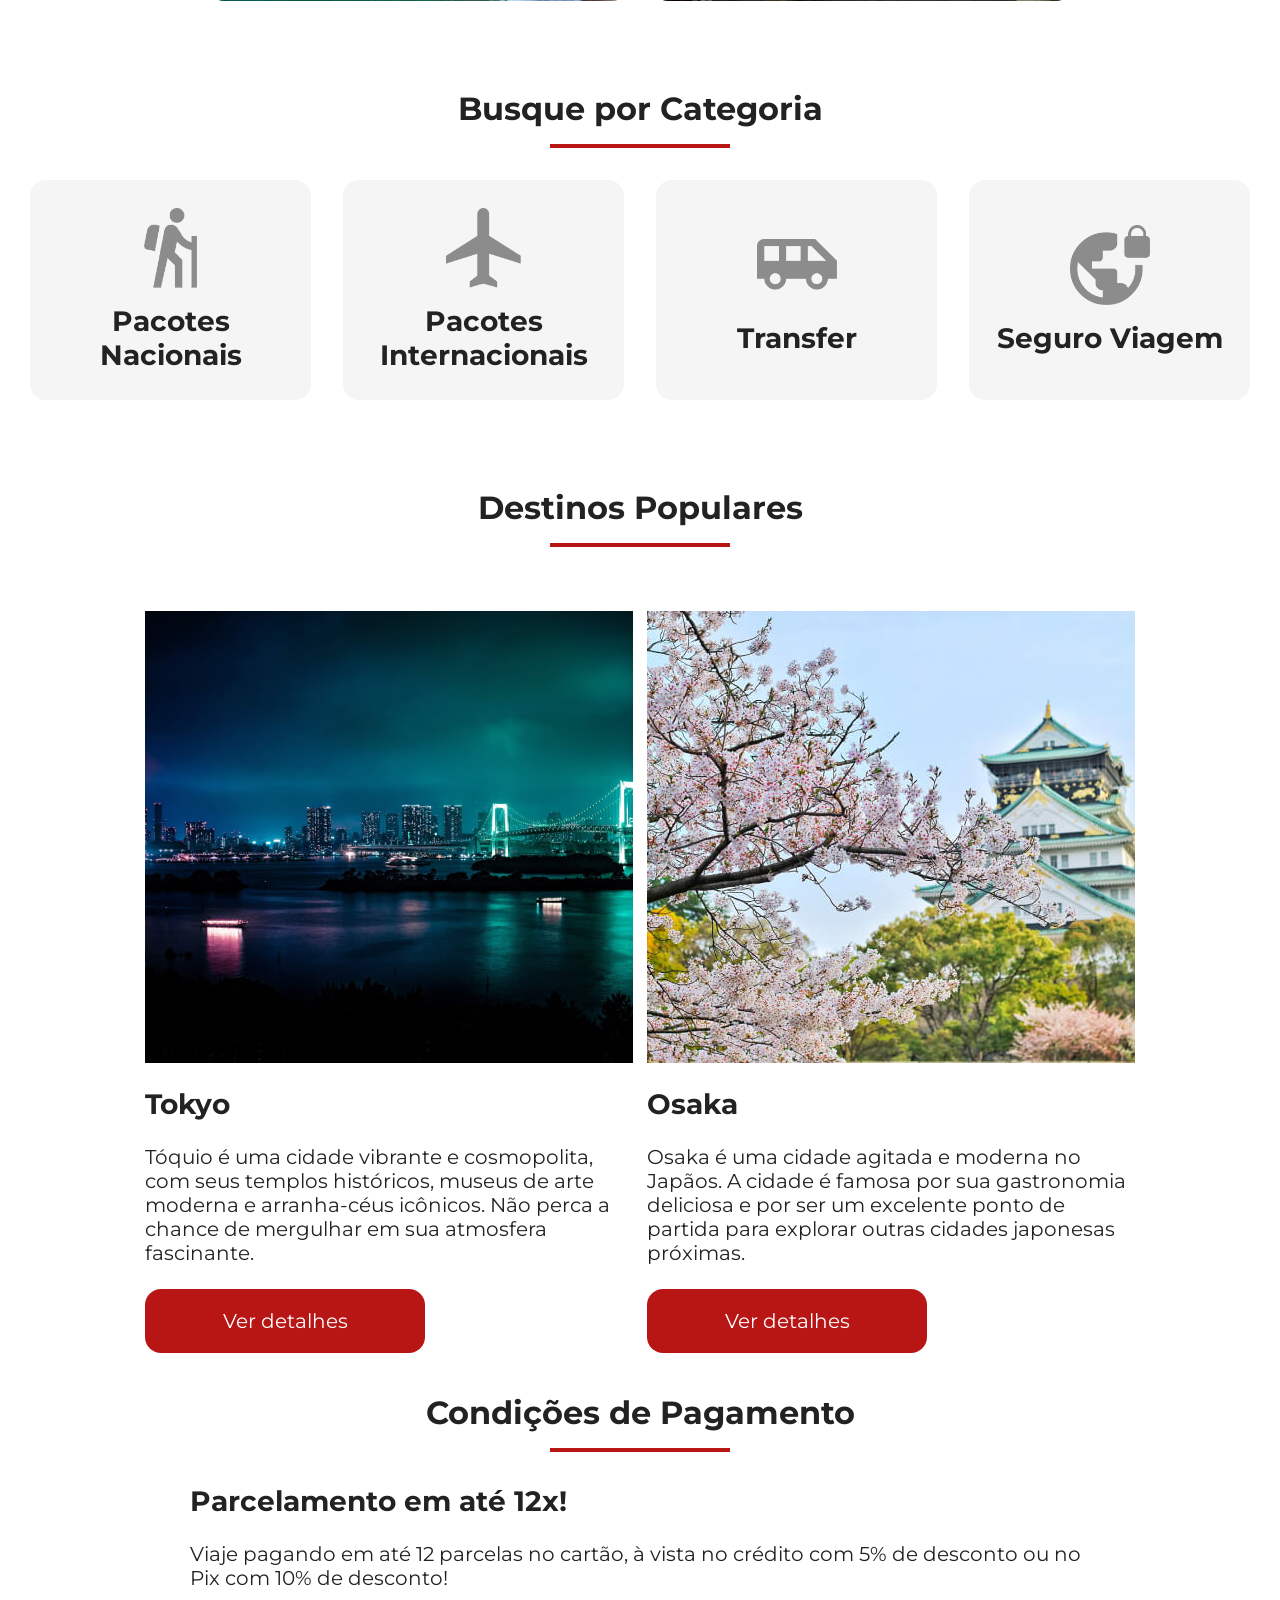
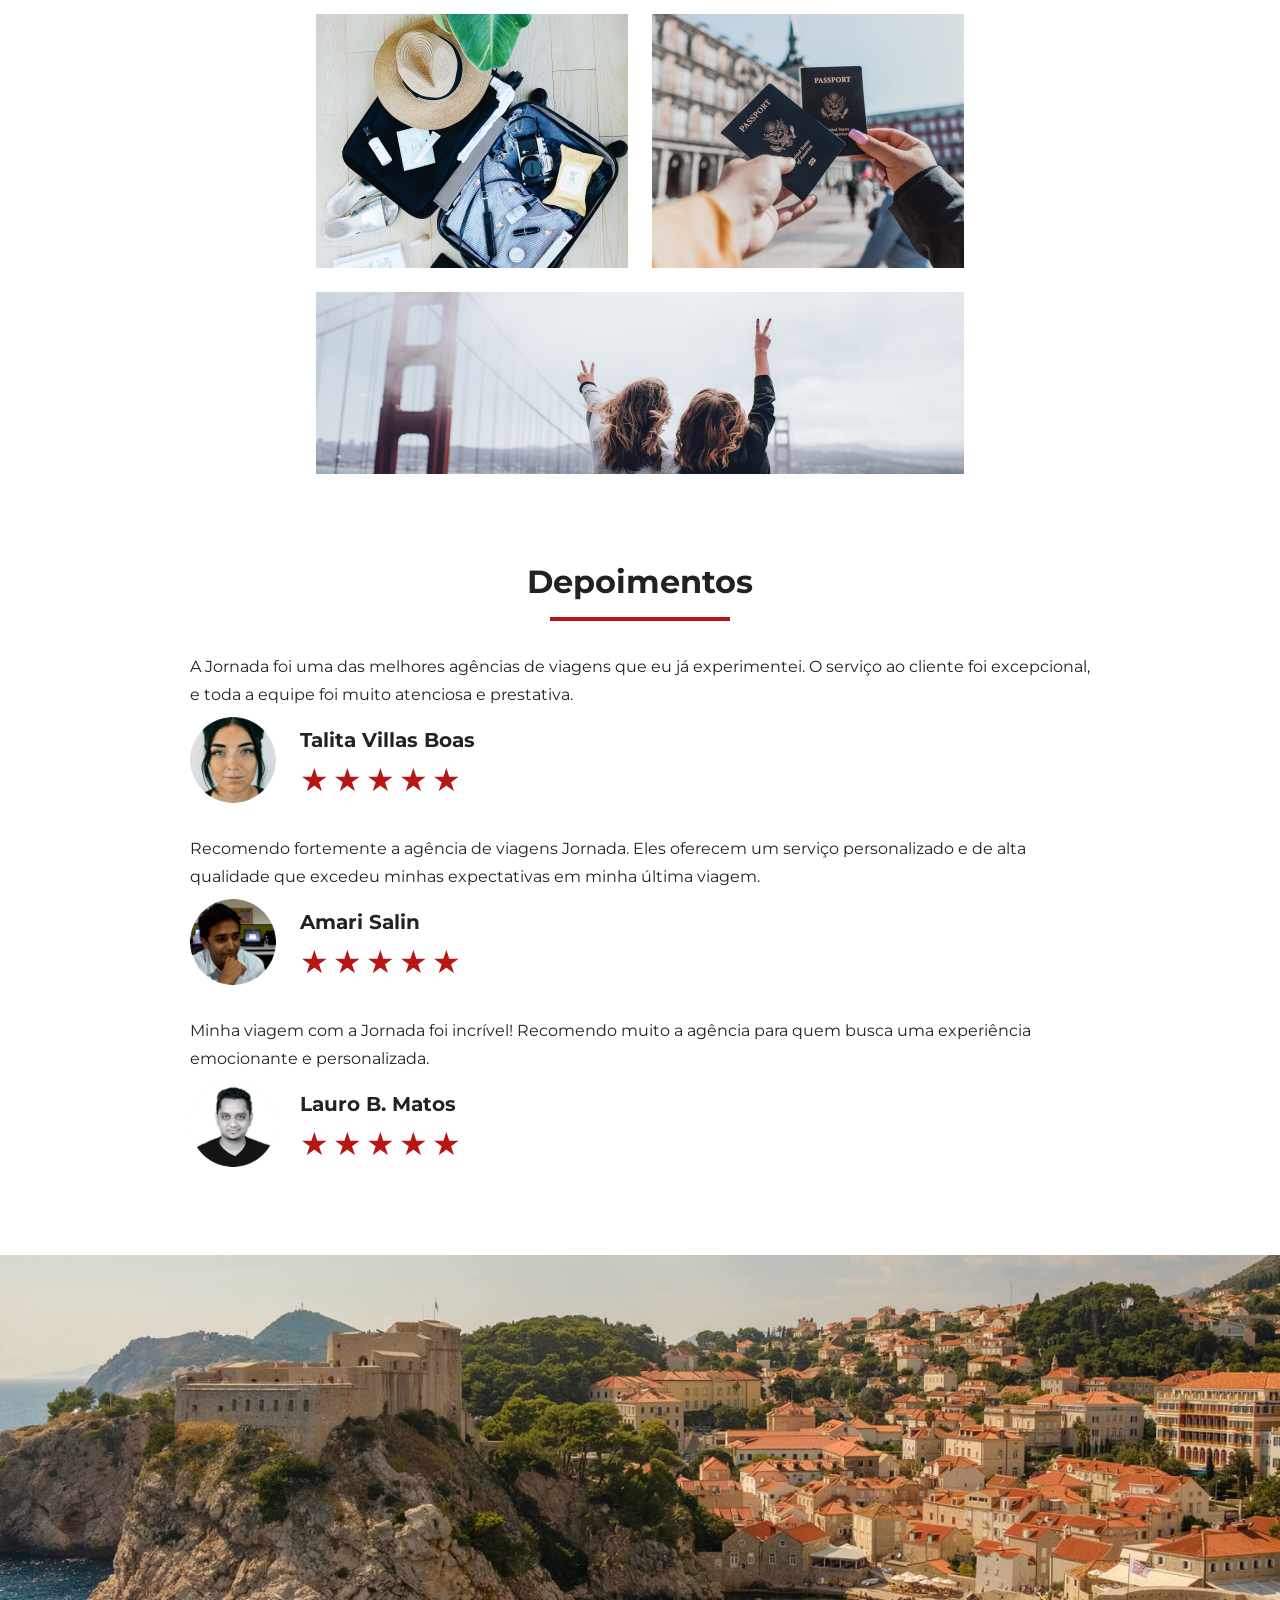
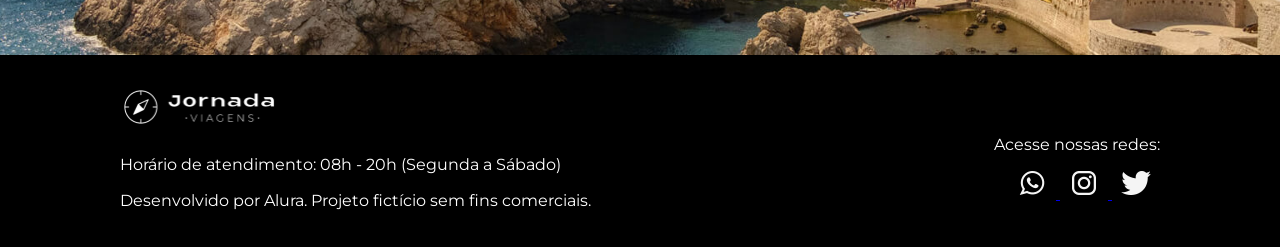
==== commit 6cceeefe: "concerta o icone de tranfer" ====
--- a/index.html
+++ b/index.html
@@ -28,7 +28,7 @@
   </head>
   <body>
     <header class="main-header">
-      
+
       <a class="logo" href="index.html" title="Voltar para a página inicial">
         <img
           class="img-mobile"
@@ -171,7 +171,7 @@
             <li>
               <a href="#" class="card-link Transfer">
                 <img
-                  src="img/icone-Transfer.png"
+                  src="img/icone-transfer.png"
                   alt="Ícone de uma Van vista da lateral"
                 />
                 <h3 class="card-text">Transfer</h3>
